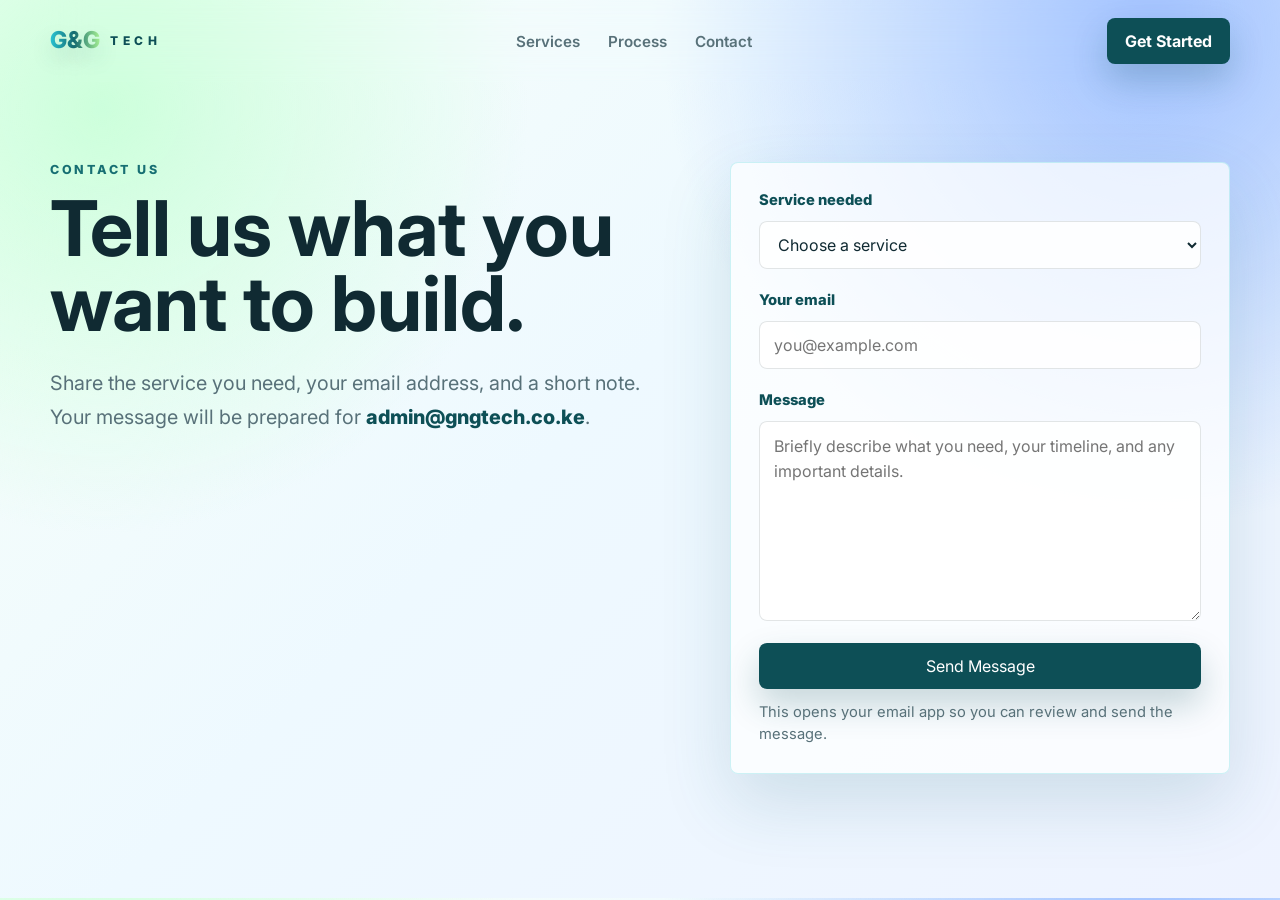
==== contact.html @ 37692a5d "first commit" ====
<!doctype html>
<html lang="en">
  <head>
    <meta charset="utf-8">
    <meta name="viewport" content="width=device-width, initial-scale=1">
    <meta
      name="description"
      content="Contact G&G Tech for websites, apps, systems, software, IT consulting, and technical support."
    >
    <title>Contact G&G Tech | Start Your Project</title>
    <link rel="preconnect" href="https://fonts.googleapis.com">
    <link rel="preconnect" href="https://fonts.gstatic.com" crossorigin>
    <link
      href="https://fonts.googleapis.com/css2?family=Inter:wght@400;500;600;700;800&display=swap"
      rel="stylesheet"
    >
    <link rel="stylesheet" href="styles.css">
  </head>
  <body>
    <header class="site-header">
      <a class="brand" href="index.html" aria-label="G&G Tech home">
        <span class="brand-mark">G&amp;G</span>
        <span class="brand-name">TECH</span>
      </a>

      <nav class="main-nav" aria-label="Main navigation">
        <a href="index.html#services">Services</a>
        <a href="index.html#process">Process</a>
        <a href="contact.html">Contact</a>
      </nav>

      <a class="nav-cta" href="contact.html">Get Started</a>
    </header>

    <main>
      <section class="contact-page">
        <div class="contact-intro">
          <p class="eyebrow">Contact us</p>
          <h1>Tell us what you want to build.</h1>
          <p class="hero-copy">
            Share the service you need, your email address, and a short note. Your message will be prepared for
            <a href="mailto:admin@gngtech.co.ke">admin@gngtech.co.ke</a>.
          </p>
        </div>

        <form class="contact-form" id="contactForm">
          <label for="service">Service needed</label>
          <select id="service" name="service" required>
            <option value="">Choose a service</option>
            <option>Website Design & Development</option>
            <option>Mobile & Web Apps</option>
            <option>Business Systems</option>
            <option>Software Solutions</option>
            <option>IT Consulting</option>
            <option>Support & Improvement</option>
            <option>General IT Services</option>
          </select>

          <label for="email">Your email</label>
          <input id="email" name="email" type="email" placeholder="you@example.com" required>

          <label for="message">Message</label>
          <textarea
            id="message"
            name="message"
            rows="7"
            placeholder="Briefly describe what you need, your timeline, and any important details."
            required
          ></textarea>

          <button class="primary-button form-button" type="submit">Send Message</button>
          <p class="form-note">This opens your email app so you can review and send the message.</p>
        </form>
      </section>
    </main>

    <script>
      const params = new URLSearchParams(window.location.search);
      const selectedService = params.get("service");
      const serviceField = document.querySelector("#service");
      const form = document.querySelector("#contactForm");

      if (selectedService) {
        serviceField.value = selectedService;
      }

      form.addEventListener("submit", (event) => {
        event.preventDefault();

        const service = document.querySelector("#service").value;
        const email = document.querySelector("#email").value;
        const message = document.querySelector("#message").value;
        const subject = encodeURIComponent(`G&G Tech inquiry: ${service}`);
        const body = encodeURIComponent(
          `Service needed: ${service}\nEmail: ${email}\n\nMessage:\n${message}`
        );

        window.location.href = `mailto:admin@gngtech.co.ke?subject=${subject}&body=${body}`;
      });
    </script>
  </body>
</html>
---- styles.css ----
:root {
  --mint: #c9ffd9;
  --aqua: #55d3db;
  --sky: #8fb5ff;
  --teal: #176f73;
  --deep: #0d4f56;
  --ink: #102a32;
  --muted: #587179;
  --line: rgba(16, 42, 50, 0.12);
  --white: #ffffff;
}

* {
  box-sizing: border-box;
}

html {
  scroll-behavior: smooth;
}

body {
  margin: 0;
  font-family: "Inter", Arial, sans-serif;
  color: var(--ink);
  background:
    radial-gradient(circle at 8% 12%, rgba(201, 255, 217, 0.92), transparent 30%),
    radial-gradient(circle at 90% 4%, rgba(143, 181, 255, 0.8), transparent 34%),
    linear-gradient(135deg, #f7fff9 0%, #eef9ff 46%, #eef3ff 100%);
}

a {
  color: inherit;
  text-decoration: none;
}

.site-header {
  position: sticky;
  top: 0;
  z-index: 10;
  display: flex;
  align-items: center;
  justify-content: space-between;
  gap: 24px;
  width: min(1180px, calc(100% - 40px));
  margin: 0 auto;
  padding: 18px 0;
  backdrop-filter: blur(18px);
}

.brand {
  display: inline-flex;
  align-items: center;
  gap: 10px;
  min-width: max-content;
  font-weight: 800;
}

.brand-mark {
  font-size: 1.45rem;
  line-height: 1;
  letter-spacing: 0;
  background: linear-gradient(90deg, #2cc8d7 0%, var(--teal) 48%, #a9f394 100%);
  -webkit-background-clip: text;
  background-clip: text;
  color: transparent;
  text-shadow: 0 10px 22px rgba(13, 79, 86, 0.18);
}

.brand-name {
  font-size: 0.75rem;
  letter-spacing: 0.38em;
  color: var(--deep);
}

.main-nav {
  display: flex;
  align-items: center;
  justify-content: center;
  gap: 28px;
  color: var(--muted);
  font-size: 0.95rem;
  font-weight: 600;
}

.main-nav a:hover {
  color: var(--deep);
}

.nav-cta,
.primary-button,
.secondary-button {
  display: inline-flex;
  align-items: center;
  justify-content: center;
  min-height: 46px;
  border-radius: 8px;
  font-weight: 700;
  transition: transform 180ms ease, box-shadow 180ms ease, background 180ms ease;
}

.nav-cta,
.primary-button {
  background: var(--deep);
  color: var(--white);
  box-shadow: 0 16px 34px rgba(13, 79, 86, 0.22);
}

.nav-cta {
  padding: 0 18px;
}

.primary-button,
.secondary-button {
  padding: 0 22px;
}

.secondary-button {
  border: 1px solid var(--line);
  background: rgba(255, 255, 255, 0.62);
  color: var(--deep);
}

.nav-cta:hover,
.primary-button:hover,
.secondary-button:hover {
  transform: translateY(-2px);
}

.hero {
  display: grid;
  grid-template-columns: minmax(0, 1fr) minmax(360px, 0.86fr);
  gap: 56px;
  align-items: center;
  width: min(1180px, calc(100% - 40px));
  min-height: calc(100vh - 84px);
  margin: 0 auto;
  padding: 42px 0 76px;
}

.hero-content {
  max-width: 680px;
}

.eyebrow {
  margin: 0 0 14px;
  color: var(--teal);
  font-size: 0.78rem;
  font-weight: 800;
  letter-spacing: 0.22em;
  text-transform: uppercase;
}

h1,
h2,
h3,
p {
  margin-top: 0;
}

h1 {
  max-width: 740px;
  margin-bottom: 24px;
  font-size: clamp(2.8rem, 6vw, 5.8rem);
  line-height: 0.98;
  letter-spacing: 0;
}

.hero-copy {
  max-width: 620px;
  margin-bottom: 34px;
  color: var(--muted);
  font-size: clamp(1.04rem, 2vw, 1.24rem);
  line-height: 1.72;
}

.hero-actions {
  display: flex;
  flex-wrap: wrap;
  gap: 14px;
}

.hero-visual {
  display: grid;
  gap: 18px;
}

.logo-panel {
  display: grid;
  place-items: center;
  min-height: 330px;
  padding: 36px;
  border: 1px solid rgba(255, 255, 255, 0.55);
  border-radius: 8px;
  background:
    linear-gradient(135deg, rgba(201, 255, 217, 0.88), rgba(143, 181, 255, 0.92)),
    linear-gradient(135deg, var(--mint), var(--sky));
  box-shadow: 0 28px 70px rgba(30, 102, 120, 0.22);
}

.big-logo {
  display: block;
  font-size: clamp(4.6rem, 12vw, 8.8rem);
  font-weight: 800;
  line-height: 0.85;
  letter-spacing: 0;
  font-family: Georgia, "Times New Roman", serif;
  text-shadow: 0 16px 24px rgba(13, 79, 86, 0.18);
}

.big-logo span:nth-child(1) {
  color: #278ed3;
}

.big-logo span:nth-child(2) {
  color: #145a60;
}

.big-logo span:nth-child(3) {
  color: #a8f09b;
}

.tech-word {
  margin-top: 22px;
  color: var(--deep);
  font-size: clamp(1rem, 2vw, 1.6rem);
  font-weight: 800;
  letter-spacing: 0.7em;
}

.service-stack {
  display: grid;
  gap: 12px;
}

.service-stack a,
.service-card,
.steps article {
  border: 1px solid var(--line);
  border-radius: 8px;
  background: rgba(255, 255, 255, 0.68);
  box-shadow: 0 16px 40px rgba(22, 93, 109, 0.08);
}

.service-stack a {
  display: grid;
  grid-template-columns: auto 1fr;
  gap: 6px 14px;
  padding: 18px;
  transition: transform 180ms ease, border-color 180ms ease, box-shadow 180ms ease, background 180ms ease;
}

.service-stack span {
  grid-row: span 2;
  color: #2aa9b1;
  font-weight: 800;
}

.service-stack strong {
  color: var(--deep);
}

.service-stack a:hover {
  transform: translateY(-3px);
  border-color: rgba(85, 211, 219, 0.58);
  background: linear-gradient(135deg, rgba(201, 255, 217, 0.9), rgba(143, 181, 255, 0.42));
  box-shadow: 0 22px 46px rgba(23, 111, 115, 0.16);
}

.service-stack p,
.service-card p,
.steps p,
.site-footer p {
  margin-bottom: 0;
  color: var(--muted);
  line-height: 1.65;
}

.services,
.process {
  width: min(1180px, calc(100% - 40px));
  margin: 0 auto;
  padding: 72px 0;
}

.section-heading {
  max-width: 650px;
  margin-bottom: 28px;
}

h2 {
  margin-bottom: 0;
  color: var(--ink);
  font-size: clamp(2rem, 4vw, 3.2rem);
  line-height: 1.08;
  letter-spacing: 0;
}

.service-grid {
  display: grid;
  grid-template-columns: repeat(3, minmax(0, 1fr));
  gap: 16px;
}

.service-card {
  min-height: 190px;
  padding: 24px;
  cursor: pointer;
  transition: transform 180ms ease, border-color 180ms ease, box-shadow 180ms ease, background 180ms ease;
}

.service-card h3 {
  margin-bottom: 12px;
  color: var(--deep);
  font-size: 1.12rem;
}

.service-card:hover {
  transform: translateY(-6px);
  border-color: rgba(85, 211, 219, 0.64);
  background:
    linear-gradient(135deg, rgba(201, 255, 217, 0.94), rgba(143, 181, 255, 0.48)),
    rgba(255, 255, 255, 0.78);
  box-shadow: 0 28px 58px rgba(23, 111, 115, 0.18);
}

.service-card:hover h3,
.service-card:hover p {
  color: var(--deep);
}

.service-card:focus-visible,
.service-stack a:focus-visible,
.primary-button:focus-visible,
.secondary-button:focus-visible,
.nav-cta:focus-visible {
  outline: 3px solid rgba(85, 211, 219, 0.72);
  outline-offset: 4px;
}

.steps {
  display: grid;
  grid-template-columns: repeat(3, minmax(0, 1fr));
  gap: 16px;
}

.steps article {
  padding: 26px;
}

.steps span {
  display: inline-flex;
  margin-bottom: 12px;
  color: var(--deep);
  font-size: 1.08rem;
  font-weight: 800;
}

.site-footer {
  display: flex;
  align-items: center;
  justify-content: space-between;
  gap: 28px;
  width: min(1180px, calc(100% - 40px));
  margin: 0 auto;
  padding: 38px 0 46px;
  border-top: 1px solid var(--line);
}

.footer-brand {
  margin-bottom: 12px;
}

.footer-contact {
  display: grid;
  gap: 10px;
  color: var(--deep);
  font-weight: 700;
  text-align: right;
}

.contact-page {
  display: grid;
  grid-template-columns: minmax(0, 0.9fr) minmax(360px, 0.72fr);
  gap: 56px;
  align-items: start;
  width: min(1180px, calc(100% - 40px));
  min-height: calc(100vh - 84px);
  margin: 0 auto;
  padding: 80px 0 96px;
}

.contact-intro {
  max-width: 660px;
}

.contact-intro a {
  color: var(--deep);
  font-weight: 800;
}

.contact-form {
  display: grid;
  gap: 12px;
  padding: 28px;
  border: 1px solid rgba(85, 211, 219, 0.28);
  border-radius: 8px;
  background: rgba(255, 255, 255, 0.72);
  box-shadow: 0 28px 70px rgba(30, 102, 120, 0.16);
}

.contact-form label {
  color: var(--deep);
  font-size: 0.92rem;
  font-weight: 800;
}

.contact-form input,
.contact-form select,
.contact-form textarea {
  width: 100%;
  min-height: 48px;
  margin-bottom: 10px;
  padding: 12px 14px;
  border: 1px solid var(--line);
  border-radius: 8px;
  color: var(--ink);
  background: rgba(255, 255, 255, 0.86);
  font: inherit;
}

.contact-form textarea {
  resize: vertical;
  line-height: 1.55;
}

.contact-form input:focus,
.contact-form select:focus,
.contact-form textarea:focus {
  border-color: rgba(42, 169, 177, 0.8);
  box-shadow: 0 0 0 4px rgba(85, 211, 219, 0.18);
  outline: none;
}

.form-button {
  width: 100%;
  border: 0;
  font: inherit;
  cursor: pointer;
}

.form-note {
  margin: 0;
  color: var(--muted);
  font-size: 0.92rem;
  line-height: 1.5;
}

@media (max-width: 900px) {
  .site-header {
    flex-wrap: wrap;
  }

  .main-nav {
    order: 3;
    width: 100%;
    justify-content: flex-start;
  }

  .hero {
    grid-template-columns: 1fr;
    gap: 34px;
    min-height: auto;
    padding-top: 32px;
  }

  .contact-page {
    grid-template-columns: 1fr;
    gap: 34px;
    min-height: auto;
    padding-top: 54px;
  }

  .hero-visual {
    max-width: 620px;
  }

  .service-grid,
  .steps {
    grid-template-columns: repeat(2, minmax(0, 1fr));
  }
}

@media (max-width: 620px) {
  .site-header,
  .hero,
  .services,
  .process,
  .contact-page,
  .site-footer {
    width: min(100% - 28px, 1180px);
  }

  .nav-cta {
    display: none;
  }

  .main-nav {
    gap: 18px;
    overflow-x: auto;
    padding-bottom: 2px;
  }

  h1 {
    font-size: clamp(2.55rem, 14vw, 4rem);
  }

  .hero-actions,
  .primary-button,
  .secondary-button {
    width: 100%;
  }

  .logo-panel {
    min-height: 250px;
    padding: 24px 18px;
  }

  .tech-word {
    letter-spacing: 0.45em;
  }

  .service-grid,
  .steps {
    grid-template-columns: 1fr;
  }

  .site-footer {
    display: grid;
  }

  .footer-contact {
    text-align: left;
  }
}
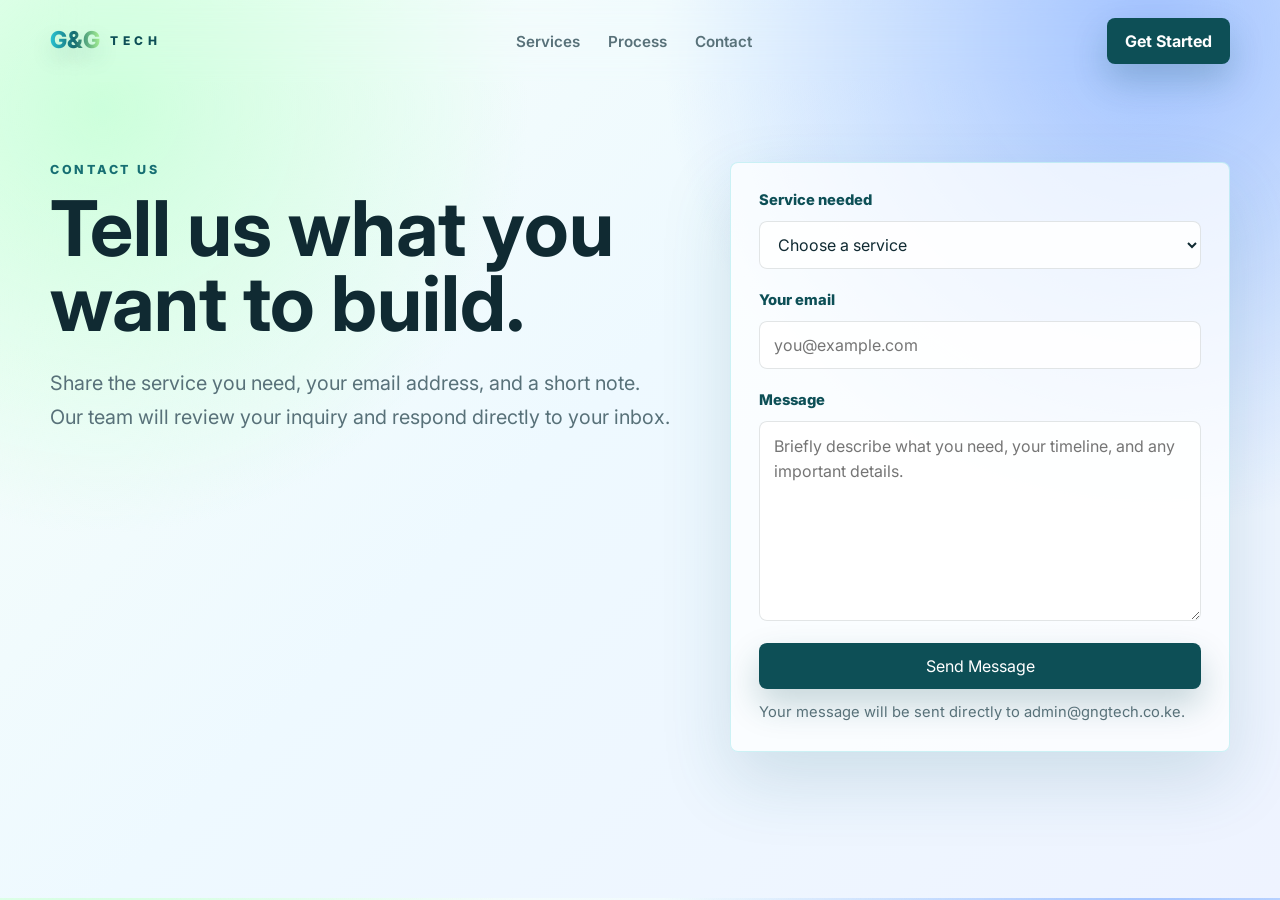
==== commit 1edf086d: "contact reach" ====
--- a/contact.html
+++ b/contact.html
@@ -38,12 +38,14 @@
           <p class="eyebrow">Contact us</p>
           <h1>Tell us what you want to build.</h1>
           <p class="hero-copy">
-            Share the service you need, your email address, and a short note. Your message will be prepared for
-            <a href="mailto:admin@gngtech.co.ke">admin@gngtech.co.ke</a>.
+            Share the service you need, your email address, and a short note. Our team will review your inquiry and respond directly to your inbox.
           </p>
         </div>
 
         <form class="contact-form" id="contactForm">
+          <!-- Honeypot Spam Protection (hidden from humans) -->
+          <input type="checkbox" name="botcheck" id="botcheck" style="display: none;" tabindex="-1" autocomplete="off">
+
           <label for="service">Service needed</label>
           <select id="service" name="service" required>
             <option value="">Choose a service</option>
@@ -68,34 +70,147 @@
             required
           ></textarea>
 
-          <button class="primary-button form-button" type="submit">Send Message</button>
-          <p class="form-note">This opens your email app so you can review and send the message.</p>
+          <div id="formStatus" class="form-status" style="display: none;" aria-live="polite"></div>
+
+          <button class="primary-button form-button" id="submitBtn" type="submit">
+            <span class="btn-text">Send Message</span>
+            <span class="btn-spinner" style="display: none;">Sending...</span>
+          </button>
+          <p class="form-note">Your message will be sent directly to admin@gngtech.co.ke.</p>
         </form>
       </section>
     </main>
 
     <script>
+      // Web3Forms Access Key
+      // Get your free access key at https://web3forms.com (takes 10 seconds, sent to admin@gngtech.co.ke)
+      const WEB3FORMS_ACCESS_KEY = "7239ed0b-5672-48c3-a487-e04966657008";
+
       const params = new URLSearchParams(window.location.search);
       const selectedService = params.get("service");
       const serviceField = document.querySelector("#service");
       const form = document.querySelector("#contactForm");
+      const submitBtn = document.querySelector("#submitBtn");
+      const btnText = submitBtn.querySelector(".btn-text");
+      const btnSpinner = submitBtn.querySelector(".btn-spinner");
+      const formStatus = document.querySelector("#formStatus");
 
       if (selectedService) {
         serviceField.value = selectedService;
       }
 
-      form.addEventListener("submit", (event) => {
+      function setLoading(isLoading) {
+        submitBtn.disabled = isLoading;
+        if (isLoading) {
+          btnText.style.display = "none";
+          btnSpinner.style.display = "inline";
+        } else {
+          btnText.style.display = "inline";
+          btnSpinner.style.display = "none";
+        }
+      }
+
+      function showStatus(type, message, showMailtoFallback = false, service = "", email = "", messageContent = "") {
+        formStatus.style.display = "block";
+        formStatus.className = `form-status ${type}`;
+        
+        let html = `<div class="status-content">${message}</div>`;
+        if (showMailtoFallback) {
+          const subject = encodeURIComponent(`G&G Tech inquiry: ${service}`);
+          const body = encodeURIComponent(`Service needed: ${service}\nEmail: ${email}\n\nMessage:\n${messageContent}`);
+          const mailtoUrl = `mailto:admin@gngtech.co.ke?subject=${subject}&body=${body}`;
+          html += `<div class="status-fallback"><a href="${mailtoUrl}" class="secondary-button fallback-btn">Send via Email App Instead</a></div>`;
+        }
+        formStatus.innerHTML = html;
+      }
+
+      function resetForm() {
+        form.reset();
+        formStatus.style.display = "none";
+        formStatus.innerHTML = "";
+        Array.from(form.elements).forEach(el => el.style.display = "");
+        submitBtn.style.display = "";
+        document.querySelector(".form-note").style.display = "";
+      }
+
+      form.addEventListener("submit", async (event) => {
         event.preventDefault();
 
-        const service = document.querySelector("#service").value;
+        const service = serviceField.value;
         const email = document.querySelector("#email").value;
         const message = document.querySelector("#message").value;
-        const subject = encodeURIComponent(`G&G Tech inquiry: ${service}`);
-        const body = encodeURIComponent(
-          `Service needed: ${service}\nEmail: ${email}\n\nMessage:\n${message}`
-        );
-
-        window.location.href = `mailto:admin@gngtech.co.ke?subject=${subject}&body=${body}`;
+        const botcheck = document.querySelector("#botcheck").checked;
+
+        if (botcheck) {
+          // Spam bot detected
+          return;
+        }
+
+        setLoading(true);
+        formStatus.style.display = "none";
+
+        // Check if Web3Forms key is configured
+        if (!WEB3FORMS_ACCESS_KEY || WEB3FORMS_ACCESS_KEY === "YOUR_ACCESS_KEY_HERE") {
+          setLoading(false);
+          showStatus(
+            "info",
+            "<strong>Direct Submission Notice:</strong> Please enter your free Web3Forms Access Key in <code>contact.html</code> to enable automatic inbox delivery.<br><br>In the meantime, you can send your message directly using your email app below:",
+            true,
+            service,
+            email,
+            message
+          );
+          return;
+        }
+
+        try {
+          const response = await fetch("https://api.web3forms.com/submit", {
+            method: "POST",
+            headers: {
+              "Content-Type": "application/json",
+              Accept: "application/json",
+            },
+            body: JSON.stringify({
+              access_key: WEB3FORMS_ACCESS_KEY,
+              subject: `New G&G Tech Inquiry: ${service}`,
+              from_name: "G&G Tech Web Form",
+              service: service,
+              email: email,
+              message: message,
+            }),
+          });
+
+          const result = await response.json();
+
+          if (response.status === 200 && result.success) {
+            setLoading(false);
+            // Hide form inputs and show success message
+            Array.from(form.elements).forEach(el => {
+              if (el.id !== "formStatus") el.style.display = "none";
+            });
+            submitBtn.style.display = "none";
+            document.querySelector(".form-note").style.display = "none";
+
+            showStatus(
+              "success",
+              `<h3>✓ Message Sent Successfully!</h3>
+               <p>Thank you for contacting <strong>G&G Tech</strong>. We have received your inquiry regarding <strong>${service}</strong> and sent a confirmation to <strong>${email}</strong>. Our team will review your message and get back to you shortly.</p>
+               <button type="button" class="secondary-button reset-btn" onclick="resetForm()">Send Another Message</button>`
+            );
+          } else {
+            throw new Error(result.message || "Failed to submit form.");
+          }
+        } catch (error) {
+          setLoading(false);
+          showStatus(
+            "error",
+            `<strong>Submission Error:</strong> ${error.message || "Could not send message automatically."}<br>You can send your message directly via your email app below:`,
+            true,
+            service,
+            email,
+            message
+          );
+        }
       });
     </script>
   </body>
--- a/styles.css
+++ b/styles.css
@@ -455,6 +455,62 @@
   line-height: 1.5;
 }
 
+.form-status {
+  padding: 18px;
+  border-radius: 8px;
+  margin-bottom: 12px;
+  font-size: 0.95rem;
+  line-height: 1.6;
+}
+
+.form-status.success {
+  background: rgba(201, 255, 217, 0.65);
+  border: 1px solid rgba(23, 111, 115, 0.4);
+  color: var(--ink);
+}
+
+.form-status.success h3 {
+  margin-bottom: 8px;
+  color: var(--deep);
+  font-size: 1.15rem;
+}
+
+.form-status.info {
+  background: rgba(238, 249, 255, 0.9);
+  border: 1px solid rgba(85, 211, 219, 0.5);
+  color: var(--ink);
+}
+
+.form-status.error {
+  background: rgba(255, 235, 235, 0.9);
+  border: 1px solid rgba(220, 53, 69, 0.4);
+  color: #842029;
+}
+
+.form-status code {
+  background: rgba(16, 42, 50, 0.08);
+  padding: 2px 6px;
+  border-radius: 4px;
+  font-family: monospace;
+}
+
+.status-fallback {
+  margin-top: 14px;
+}
+
+.fallback-btn,
+.reset-btn {
+  margin-top: 12px;
+  width: 100%;
+  text-align: center;
+}
+
+.form-button:disabled {
+  opacity: 0.7;
+  cursor: not-allowed;
+  transform: none !important;
+}
+
 @media (max-width: 900px) {
   .site-header {
     flex-wrap: wrap;
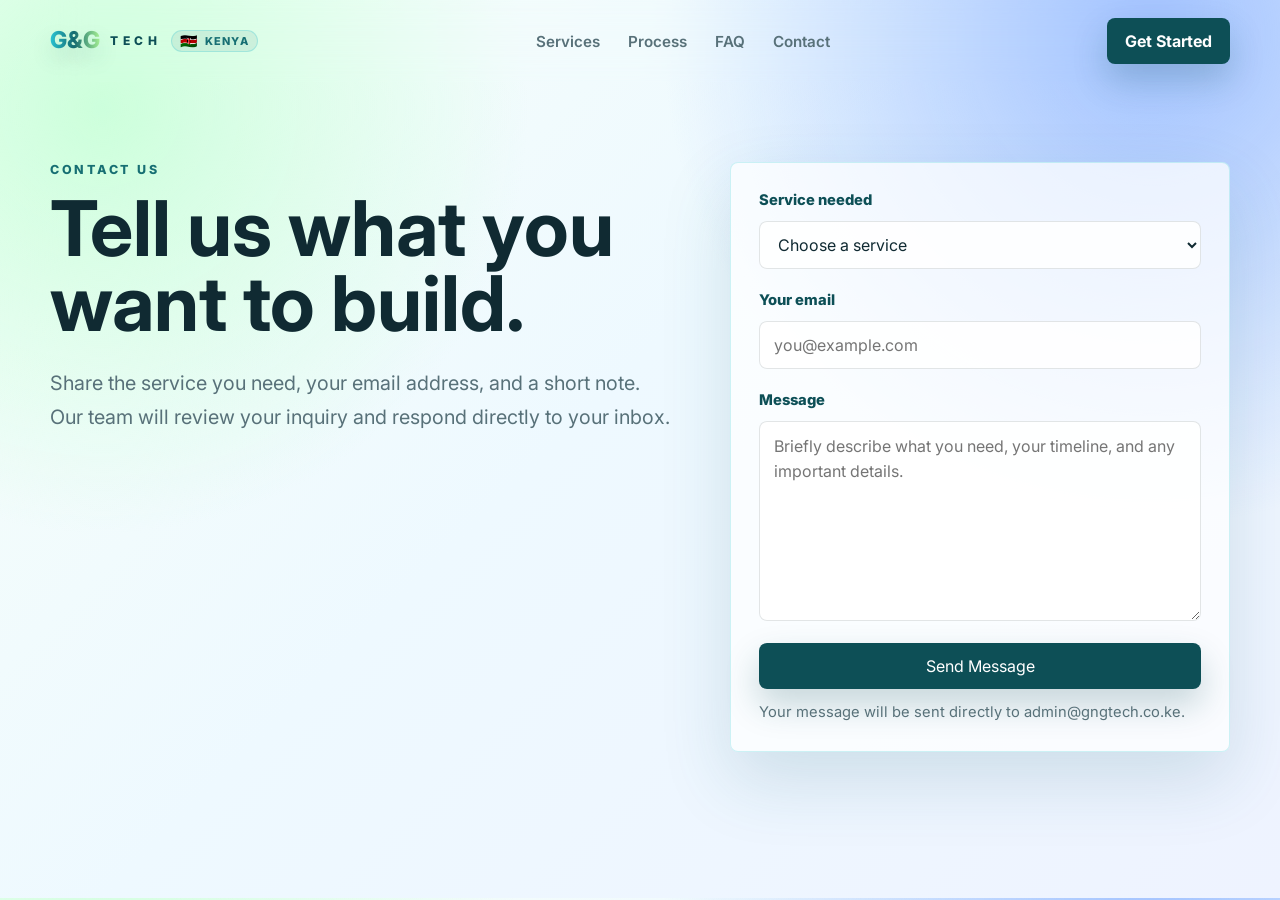
==== commit f2ce53a4: "improve ui" ====
--- a/contact.html
+++ b/contact.html
@@ -21,12 +21,24 @@
       <a class="brand" href="index.html" aria-label="G&G Tech home">
         <span class="brand-mark">G&amp;G</span>
         <span class="brand-name">TECH</span>
+        <span class="kenya-badge" title="Proudly Kenyan Technology Company">
+          <span class="kenya-flag-icon" aria-hidden="true">🇰🇪</span>
+          <span class="kenya-text">KENYA</span>
+        </span>
       </a>
 
-      <nav class="main-nav" aria-label="Main navigation">
+      <button class="mobile-nav-toggle" id="mobileNavToggle" aria-label="Toggle navigation menu" aria-expanded="false">
+        <span class="hamburger-bar"></span>
+        <span class="hamburger-bar"></span>
+        <span class="hamburger-bar"></span>
+      </button>
+
+      <nav class="main-nav" id="mainNav" aria-label="Main navigation">
         <a href="index.html#services">Services</a>
         <a href="index.html#process">Process</a>
+        <a href="index.html#faq">FAQ</a>
         <a href="contact.html">Contact</a>
+        <a class="mobile-nav-cta" href="contact.html">Get Started 🇰🇪</a>
       </nav>
 
       <a class="nav-cta" href="contact.html">Get Started</a>
@@ -94,6 +106,24 @@
       const btnText = submitBtn.querySelector(".btn-text");
       const btnSpinner = submitBtn.querySelector(".btn-spinner");
       const formStatus = document.querySelector("#formStatus");
+      const mobileNavToggle = document.getElementById("mobileNavToggle");
+      const mainNav = document.getElementById("mainNav");
+
+      if (mobileNavToggle && mainNav) {
+        mobileNavToggle.addEventListener("click", () => {
+          const isOpen = mainNav.classList.toggle("open");
+          mobileNavToggle.classList.toggle("active", isOpen);
+          mobileNavToggle.setAttribute("aria-expanded", isOpen);
+        });
+
+        mainNav.querySelectorAll("a").forEach((link) => {
+          link.addEventListener("click", () => {
+            mainNav.classList.remove("open");
+            mobileNavToggle.classList.remove("active");
+            mobileNavToggle.setAttribute("aria-expanded", "false");
+          });
+        });
+      }
 
       if (selectedService) {
         serviceField.value = selectedService;
--- a/styles.css
+++ b/styles.css
@@ -72,6 +72,46 @@
   color: var(--deep);
 }
 
+/* Kenyan Flag Badge */
+.kenya-badge {
+  display: inline-flex;
+  align-items: center;
+  gap: 5px;
+  padding: 3px 8px;
+  border-radius: 99px;
+  background: rgba(13, 79, 86, 0.08);
+  border: 1px solid rgba(85, 211, 219, 0.35);
+  font-size: 0.68rem;
+  font-weight: 800;
+  letter-spacing: 0.12em;
+  color: var(--teal);
+  vertical-align: middle;
+}
+
+.kenya-badge .kenya-flag-icon {
+  font-size: 0.88rem;
+  line-height: 1;
+}
+
+.kenya-eyebrow {
+  display: inline-flex;
+  align-items: center;
+  gap: 8px;
+}
+
+.flag-emoji {
+  font-style: normal;
+  display: inline-block;
+  transform: scale(1.15);
+}
+
+.footer-kenya-note {
+  margin-top: 10px;
+  font-size: 0.88rem;
+  color: var(--teal);
+  font-weight: 600;
+}
+
 .main-nav {
   display: flex;
   align-items: center;
@@ -179,22 +219,87 @@
   gap: 14px;
 }
 
+/* Trust Badges */
+.hero-trust-badges {
+  display: flex;
+  flex-wrap: wrap;
+  gap: 16px;
+  margin-top: 28px;
+  padding-top: 22px;
+  border-top: 1px solid var(--line);
+}
+
+.trust-item {
+  display: inline-flex;
+  align-items: center;
+  gap: 6px;
+  font-size: 0.86rem;
+  font-weight: 700;
+  color: var(--deep);
+}
+
+.check-icon {
+  color: #179374;
+  font-weight: 800;
+}
+
 .hero-visual {
   display: grid;
   gap: 18px;
 }
 
 .logo-panel {
+  position: relative;
   display: grid;
   place-items: center;
   min-height: 330px;
   padding: 36px;
-  border: 1px solid rgba(255, 255, 255, 0.55);
+  border: 1px solid rgba(255, 255, 255, 0.65);
   border-radius: 8px;
   background:
-    linear-gradient(135deg, rgba(201, 255, 217, 0.88), rgba(143, 181, 255, 0.92)),
+    linear-gradient(135deg, rgba(235, 255, 241, 0.82), rgba(225, 242, 255, 0.85)),
     linear-gradient(135deg, var(--mint), var(--sky));
   box-shadow: 0 28px 70px rgba(30, 102, 120, 0.22);
+  overflow: hidden;
+}
+
+.logo-panel::after {
+  content: "";
+  position: absolute;
+  inset: 0;
+  background-image: url("kenya-flag-bg.png");
+  background-size: cover;
+  background-position: center;
+  opacity: 0.22;
+  mix-blend-mode: multiply;
+  pointer-events: none;
+  z-index: 1;
+  transition: opacity 300ms ease;
+}
+
+.logo-panel:hover::after {
+  opacity: 0.32;
+}
+
+.logo-panel > * {
+  position: relative;
+  z-index: 2;
+}
+
+.kenya-hero-pill {
+  display: inline-flex;
+  align-items: center;
+  gap: 6px;
+  margin-bottom: 16px;
+  padding: 4px 14px;
+  border-radius: 20px;
+  background: rgba(255, 255, 255, 0.65);
+  backdrop-filter: blur(8px);
+  border: 1px solid rgba(255, 255, 255, 0.8);
+  font-size: 0.78rem;
+  font-weight: 800;
+  color: var(--deep);
+  letter-spacing: 0.15em;
 }
 
 .big-logo {
@@ -232,13 +337,39 @@
   gap: 12px;
 }
 
-.service-stack a,
-.service-card,
-.steps article {
+/* Interactive Spotlight Cards */
+.interactive-card {
+  position: relative;
+  overflow: hidden;
   border: 1px solid var(--line);
   border-radius: 8px;
   background: rgba(255, 255, 255, 0.68);
   box-shadow: 0 16px 40px rgba(22, 93, 109, 0.08);
+  transition: transform 220ms ease, box-shadow 220ms ease, border-color 220ms ease, background 220ms ease;
+}
+
+.interactive-card::before {
+  content: "";
+  position: absolute;
+  top: var(--mouse-y, -100px);
+  left: var(--mouse-x, -100px);
+  width: 200px;
+  height: 200px;
+  background: radial-gradient(circle, rgba(85, 211, 219, 0.25) 0%, transparent 70%);
+  transform: translate(-50%, -50%);
+  pointer-events: none;
+  opacity: 0;
+  transition: opacity 300ms ease;
+}
+
+.interactive-card:hover::before {
+  opacity: 1;
+}
+
+.interactive-card:hover {
+  transform: translateY(-5px);
+  border-color: rgba(85, 211, 219, 0.64);
+  box-shadow: 0 24px 50px rgba(13, 79, 86, 0.16);
 }
 
 .service-stack a {
@@ -246,7 +377,6 @@
   grid-template-columns: auto 1fr;
   gap: 6px 14px;
   padding: 18px;
-  transition: transform 180ms ease, border-color 180ms ease, box-shadow 180ms ease, background 180ms ease;
 }
 
 .service-stack span {
@@ -260,10 +390,7 @@
 }
 
 .service-stack a:hover {
-  transform: translateY(-3px);
-  border-color: rgba(85, 211, 219, 0.58);
   background: linear-gradient(135deg, rgba(201, 255, 217, 0.9), rgba(143, 181, 255, 0.42));
-  box-shadow: 0 22px 46px rgba(23, 111, 115, 0.16);
 }
 
 .service-stack p,
@@ -276,7 +403,8 @@
 }
 
 .services,
-.process {
+.process,
+.faq {
   width: min(1180px, calc(100% - 40px));
   margin: 0 auto;
   padding: 72px 0;
@@ -305,7 +433,19 @@
   min-height: 190px;
   padding: 24px;
   cursor: pointer;
-  transition: transform 180ms ease, border-color 180ms ease, box-shadow 180ms ease, background 180ms ease;
+}
+
+.card-badge {
+  display: inline-block;
+  margin-bottom: 10px;
+  padding: 3px 10px;
+  border-radius: 4px;
+  background: rgba(85, 211, 219, 0.18);
+  color: var(--teal);
+  font-size: 0.72rem;
+  font-weight: 800;
+  letter-spacing: 0.08em;
+  text-transform: uppercase;
 }
 
 .service-card h3 {
@@ -315,12 +455,9 @@
 }
 
 .service-card:hover {
-  transform: translateY(-6px);
-  border-color: rgba(85, 211, 219, 0.64);
   background:
     linear-gradient(135deg, rgba(201, 255, 217, 0.94), rgba(143, 181, 255, 0.48)),
     rgba(255, 255, 255, 0.78);
-  box-shadow: 0 28px 58px rgba(23, 111, 115, 0.18);
 }
 
 .service-card:hover h3,
@@ -353,6 +490,122 @@
   color: var(--deep);
   font-size: 1.08rem;
   font-weight: 800;
+}
+
+/* Interactive FAQ Accordion */
+.faq-accordion {
+  display: grid;
+  gap: 14px;
+  max-width: 920px;
+}
+
+.faq-item {
+  border: 1px solid var(--line);
+  border-radius: 8px;
+  background: rgba(255, 255, 255, 0.72);
+  box-shadow: 0 12px 32px rgba(22, 93, 109, 0.06);
+  transition: border-color 180ms ease, background 180ms ease, box-shadow 180ms ease;
+  overflow: hidden;
+}
+
+.faq-item[open] {
+  background: rgba(255, 255, 255, 0.94);
+  border-color: rgba(85, 211, 219, 0.58);
+  box-shadow: 0 20px 45px rgba(23, 111, 115, 0.12);
+}
+
+.faq-question {
+  display: flex;
+  align-items: center;
+  justify-content: space-between;
+  gap: 18px;
+  padding: 22px 24px;
+  font-size: 1.08rem;
+  font-weight: 700;
+  color: var(--deep);
+  cursor: pointer;
+  list-style: none;
+  user-select: none;
+}
+
+.faq-question::-webkit-details-marker {
+  display: none;
+}
+
+.faq-question:hover {
+  color: #179374;
+}
+
+.faq-icon {
+  display: flex;
+  align-items: center;
+  justify-content: center;
+  width: 32px;
+  height: 32px;
+  min-width: 32px;
+  border-radius: 50%;
+  background: rgba(85, 211, 219, 0.18);
+  color: var(--teal);
+  font-size: 1.25rem;
+  font-weight: 800;
+  transition: transform 200ms ease, background 200ms ease;
+}
+
+.faq-item[open] .faq-icon {
+  background: var(--teal);
+  color: var(--white);
+}
+
+.faq-answer {
+  padding: 0 24px 22px 24px;
+  border-top: 1px solid rgba(16, 42, 50, 0.06);
+  margin-top: 4px;
+  padding-top: 16px;
+}
+
+.faq-answer p {
+  margin: 0;
+  color: var(--muted);
+  font-size: 1.02rem;
+  line-height: 1.7;
+}
+
+/* Floating Quick Action Button */
+.floating-cta {
+  position: fixed;
+  bottom: 24px;
+  right: 24px;
+  z-index: 99;
+  display: inline-flex;
+  align-items: center;
+  gap: 8px;
+  padding: 12px 20px;
+  border-radius: 50px;
+  background: var(--deep);
+  color: var(--white);
+  font-size: 0.92rem;
+  font-weight: 800;
+  box-shadow: 0 16px 36px rgba(13, 79, 86, 0.35);
+  border: 1px solid rgba(255, 255, 255, 0.25);
+  transition: transform 200ms ease, box-shadow 200ms ease, background 200ms ease;
+}
+
+.floating-cta:hover {
+  transform: translateY(-4px) scale(1.03);
+  box-shadow: 0 22px 48px rgba(13, 79, 86, 0.45);
+  background: #145a60;
+}
+
+/* Scroll Reveal Animations */
+.reveal-on-scroll {
+  opacity: 0;
+  transform: translateY(24px);
+  transition: opacity 600ms cubic-bezier(0.16, 1, 0.3, 1), transform 600ms cubic-bezier(0.16, 1, 0.3, 1);
+}
+
+.reveal-on-scroll.revealed {
+  opacity: 1;
+  transform: translateY(0);
 }
 
 .site-footer {
@@ -511,15 +764,91 @@
   transform: none !important;
 }
 
+/* Mobile Hamburger Menu Toggle Button */
+.mobile-nav-toggle {
+  display: none;
+  flex-direction: column;
+  justify-content: space-around;
+  width: 40px;
+  height: 40px;
+  padding: 8px;
+  background: transparent;
+  border: none;
+  cursor: pointer;
+  z-index: 11;
+}
+
+.hamburger-bar {
+  width: 100%;
+  height: 3px;
+  background: var(--deep);
+  border-radius: 2px;
+  transition: transform 250ms ease, opacity 250ms ease;
+}
+
+.mobile-nav-toggle.active .hamburger-bar:nth-child(1) {
+  transform: translateY(8px) rotate(45deg);
+}
+
+.mobile-nav-toggle.active .hamburger-bar:nth-child(2) {
+  opacity: 0;
+}
+
+.mobile-nav-toggle.active .hamburger-bar:nth-child(3) {
+  transform: translateY(-8px) rotate(-45deg);
+}
+
+.mobile-nav-cta {
+  display: none;
+}
+
 @media (max-width: 900px) {
-  .site-header {
-    flex-wrap: wrap;
+  .mobile-nav-toggle {
+    display: flex;
+  }
+
+  .nav-cta {
+    display: none;
   }
 
   .main-nav {
-    order: 3;
+    position: fixed;
+    top: 0;
+    right: -100%;
+    width: 280px;
+    height: 100vh;
+    flex-direction: column;
+    align-items: flex-start;
+    justify-content: flex-start;
+    padding: 90px 30px 40px;
+    background: rgba(255, 255, 255, 0.96);
+    backdrop-filter: blur(20px);
+    box-shadow: -15px 0 40px rgba(13, 79, 86, 0.15);
+    transition: right 300ms cubic-bezier(0.16, 1, 0.3, 1);
+    z-index: 10;
+  }
+
+  .main-nav.open {
+    right: 0;
+  }
+
+  .main-nav a {
+    font-size: 1.15rem;
+    padding: 12px 0;
     width: 100%;
-    justify-content: flex-start;
+    border-bottom: 1px solid var(--line);
+  }
+
+  .mobile-nav-cta {
+    display: inline-flex;
+    margin-top: 16px;
+    padding: 12px 20px;
+    background: var(--deep);
+    color: var(--white) !important;
+    border-radius: 8px;
+    font-weight: 800;
+    text-align: center;
+    border-bottom: none !important;
   }
 
   .hero {
@@ -551,23 +880,14 @@
   .hero,
   .services,
   .process,
+  .faq,
   .contact-page,
   .site-footer {
     width: min(100% - 28px, 1180px);
   }
 
-  .nav-cta {
-    display: none;
-  }
-
-  .main-nav {
-    gap: 18px;
-    overflow-x: auto;
-    padding-bottom: 2px;
-  }
-
   h1 {
-    font-size: clamp(2.55rem, 14vw, 4rem);
+    font-size: clamp(2.4rem, 12vw, 3.8rem);
   }
 
   .hero-actions,
@@ -597,4 +917,11 @@
   .footer-contact {
     text-align: left;
   }
-}
+
+  .floating-cta {
+    bottom: 16px;
+    right: 16px;
+    padding: 10px 16px;
+    font-size: 0.85rem;
+  }
+}
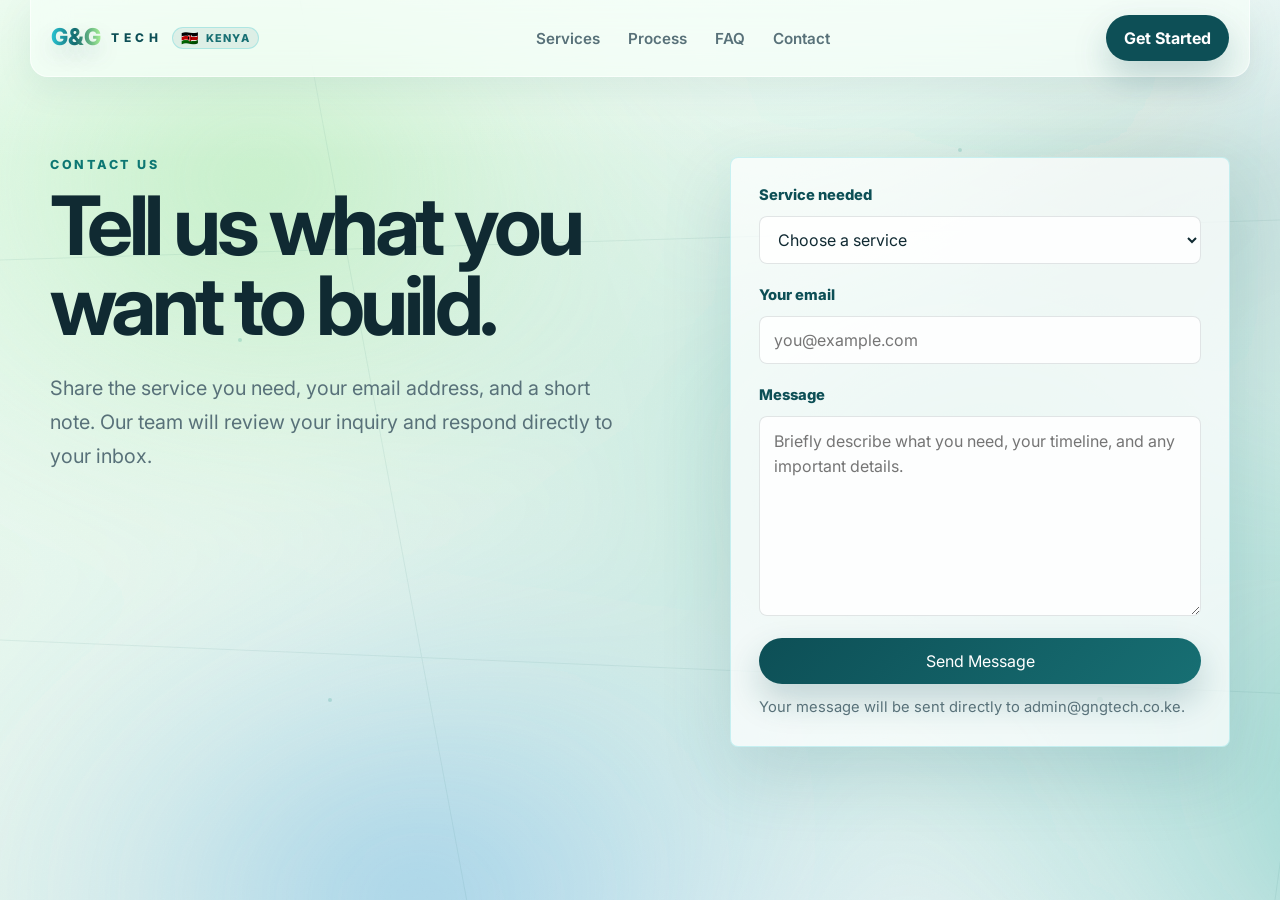
==== commit 0bb4cac7: "seo: canonical tags, LocalBusiness schema, og:image, Twitter cards, sitemap update" ====
--- a/contact.html
+++ b/contact.html
@@ -5,9 +5,23 @@
     <meta name="viewport" content="width=device-width, initial-scale=1">
     <meta
       name="description"
-      content="Contact G&G Tech for websites, apps, systems, software, IT consulting, and technical support."
+      content="Contact G&G Tech to start your website, app, system or IT consulting project. Based in Kenya, serving East Africa and global teams."
     >
-    <title>Contact G&G Tech | Start Your Project</title>
+    <title>Contact G&G Tech | Start Your IT Project in Kenya</title>
+    <!-- Open Graph & Social -->
+    <meta property="og:title" content="Contact G&G Tech | Start Your IT Project">
+    <meta property="og:description" content="Reach out to G&G Tech for websites, apps, business systems, software, and IT consulting. Free consultation for all projects.">
+    <meta property="og:type" content="website">
+    <meta property="og:url" content="https://gngtech.co.ke/contact.html">
+    <meta property="og:image" content="https://gngtech.co.ke/kenya-flag-bg.png">
+    <meta property="og:image:width" content="1200">
+    <meta property="og:image:height" content="630">
+    <meta property="og:locale" content="en_KE">
+    <meta name="twitter:card" content="summary_large_image">
+    <meta name="twitter:title" content="Contact G&G Tech | Start Your Project">
+    <meta name="twitter:description" content="Free consultation for websites, apps, and IT solutions in Kenya.">
+    <meta name="twitter:image" content="https://gngtech.co.ke/kenya-flag-bg.png">
+    <link rel="canonical" href="https://gngtech.co.ke/contact.html">
     <link rel="preconnect" href="https://fonts.googleapis.com">
     <link rel="preconnect" href="https://fonts.gstatic.com" crossorigin>
     <link
--- a/styles.css
+++ b/styles.css
@@ -22,10 +22,95 @@
   margin: 0;
   font-family: "Inter", Arial, sans-serif;
   color: var(--ink);
-  background:
-    radial-gradient(circle at 8% 12%, rgba(201, 255, 217, 0.92), transparent 30%),
-    radial-gradient(circle at 90% 4%, rgba(143, 181, 255, 0.8), transparent 34%),
-    linear-gradient(135deg, #f7fff9 0%, #eef9ff 46%, #eef3ff 100%);
+  background-image: url("gngbg.svg");
+}
+
+body.intro-active {
+  overflow: hidden;
+}
+
+.brand-intro {
+  position: fixed;
+  z-index: 1000;
+  top: 0;
+  right: 0;
+  bottom: 0;
+  left: 0;
+  width: 100vw;
+  min-height: 100vh;
+  height: 100dvh;
+  display: grid;
+  place-items: center;
+  padding: 24px;
+  overflow: hidden;
+  background: #eafcef url("gngbg.svg") center / cover no-repeat;
+  isolation: isolate;
+}
+
+.brand-intro::before {
+  position: absolute;
+  z-index: -1;
+  inset: 0;
+  content: "";
+  background: rgba(234, 252, 239, 0.38);
+  backdrop-filter: blur(3px);
+}
+
+.brand-intro__content {
+  width: min(620px, 100%);
+  text-align: center;
+}
+
+.brand-intro__wordmark {
+  display: flex;
+  align-items: baseline;
+  justify-content: center;
+  gap: clamp(8px, 2vw, 22px);
+  font-size: clamp(4.25rem, 18vw, 10rem);
+  font-weight: 800;
+  line-height: 0.82;
+  letter-spacing: -0.1em;
+  filter: drop-shadow(0 16px 26px rgba(13, 79, 86, 0.18));
+}
+
+.brand-intro__letter {
+  display: inline-block;
+  opacity: 0;
+}
+
+.brand-intro__letter--blue {
+  color: #278ed3;
+}
+
+.brand-intro__letter--ampersand {
+  color: #145a60;
+  font-size: 0.75em;
+}
+
+.brand-intro__letter--green {
+  color: #a8f09b;
+}
+
+.brand-intro__line {
+  display: block;
+  width: min(370px, 75%);
+  height: 4px;
+  margin: 30px auto 20px;
+  border-radius: 999px;
+  background: linear-gradient(90deg, #278ed3, #145a60 50%, #a8f09b);
+  box-shadow: 0 7px 18px rgba(20, 90, 96, 0.2);
+  opacity: 0;
+  transform: scaleX(0);
+}
+
+.brand-intro__tagline {
+  margin: 0;
+  color: var(--deep);
+  font-size: clamp(0.9rem, 2.2vw, 1.1rem);
+  font-weight: 600;
+  letter-spacing: 0.02em;
+  line-height: 1.6;
+  opacity: 0;
 }
 
 a {
@@ -876,6 +961,30 @@
 }
 
 @media (max-width: 620px) {
+  .brand-intro {
+    padding: 20px;
+    width: 100vw;
+    min-height: 100vh;
+    height: 100dvh;
+  }
+
+  .brand-intro__wordmark {
+    gap: 8px;
+    font-size: clamp(4.25rem, 21vw, 7rem);
+  }
+
+  .brand-intro__line {
+    width: min(280px, 82%);
+    height: 3px;
+    margin: 24px auto 16px;
+  }
+
+  .brand-intro__tagline {
+    max-width: 290px;
+    margin-inline: auto;
+    font-size: 0.9rem;
+  }
+
   .site-header,
   .hero,
   .services,
@@ -925,3 +1034,482 @@
     font-size: 0.85rem;
   }
 }
+
+/* Signature interactive details */
+.logo-panel {
+  isolation: isolate;
+  transform-style: preserve-3d;
+}
+
+.command-ring,
+.command-node {
+  position: absolute;
+  z-index: 3;
+  pointer-events: none;
+}
+
+.command-ring {
+  border: 1px solid rgba(13, 79, 86, 0.22);
+  border-radius: 50%;
+  animation: orbital-spin 18s linear infinite;
+}
+
+.command-ring--one { width: 310px; height: 310px; }
+.command-ring--two { width: 240px; height: 240px; border-style: dashed; animation-direction: reverse; animation-duration: 13s; }
+
+.command-node {
+  width: 10px;
+  height: 10px;
+  border: 2px solid rgba(255, 255, 255, 0.9);
+  border-radius: 50%;
+  background: var(--aqua);
+  box-shadow: 0 0 0 6px rgba(85, 211, 219, 0.16), 0 0 22px rgba(85, 211, 219, 0.8);
+  animation: node-pulse 2.6s ease-in-out infinite;
+}
+
+.command-node--one { top: 21%; right: 18%; }
+.command-node--two { bottom: 24%; left: 20%; background: #a8f09b; animation-delay: .7s; }
+.command-node--three { right: 29%; bottom: 14%; width: 7px; height: 7px; background: #278ed3; animation-delay: 1.4s; }
+
+.service-card { isolation: isolate; }
+.service-card h3,
+.service-card p,
+.service-card .card-badge { position: relative; z-index: 2; }
+
+.service-visual {
+  position: absolute;
+  z-index: 1;
+  top: 22px;
+  right: 22px;
+  display: block;
+  width: 70px;
+  height: 54px;
+  opacity: .9;
+  transition: transform 350ms cubic-bezier(.16, 1, .3, 1);
+}
+
+.service-card:hover .service-visual { transform: translateY(-5px) rotate(-3deg); }
+.service-visual i { position: absolute; display: block; font-style: normal; }
+
+.service-visual--web { padding: 8px; border: 2px solid rgba(39, 142, 211, .56); border-radius: 9px; }
+.service-visual--web::before { position: absolute; top: 5px; left: 7px; width: 4px; height: 4px; border-radius: 50%; content: ""; background: #278ed3; box-shadow: 8px 0 #145a60, 16px 0 #a8f09b; }
+.service-visual--web i { right: 9px; bottom: 9px; left: 9px; height: 6px; border-radius: 4px; background: rgba(39, 142, 211, .22); }
+.service-visual--web i:nth-child(2) { bottom: 20px; width: 25px; background: rgba(20, 90, 96, .3); }
+.service-visual--web i:nth-child(3) { right: 9px; bottom: 20px; left: auto; width: 18px; background: rgba(168, 240, 155, .8); }
+
+.service-visual--apps { width: 46px; height: 62px; border: 2px solid rgba(20, 90, 96, .55); border-radius: 10px; }
+.service-visual--apps i { top: 10px; right: 8px; left: 8px; height: 19px; border-radius: 4px; background: rgba(85, 211, 219, .35); }
+.service-visual--apps i:nth-child(2) { top: 35px; height: 7px; background: rgba(168, 240, 155, .9); }
+
+.service-visual--systems i { width: 12px; height: 12px; border: 2px solid #176f73; border-radius: 50%; background: #eafcef; }
+.service-visual--systems i:nth-child(1) { top: 3px; left: 5px; }
+.service-visual--systems i:nth-child(2) { right: 5px; bottom: 5px; }
+.service-visual--systems i:nth-child(3) { bottom: 6px; left: 12px; }
+.service-visual--systems::before, .service-visual--systems::after { position: absolute; top: 28px; left: 14px; width: 43px; height: 2px; content: ""; background: rgba(23, 111, 115, .45); transform: rotate(32deg); transform-origin: left; }
+.service-visual--systems::after { top: 16px; left: 18px; transform: rotate(-24deg); }
+
+.service-visual--software { display: grid; place-items: center; border-radius: 12px; color: #145a60; background: rgba(85, 211, 219, .2); font-size: 1.1rem; font-weight: 800; }
+.service-visual--software i { position: static; }
+.service-visual--consulting { border: 2px solid rgba(39, 142, 211, .5); border-radius: 50%; }
+.service-visual--consulting::before, .service-visual--consulting::after { position: absolute; top: 8px; bottom: 8px; left: 33px; width: 2px; content: ""; background: #278ed3; }
+.service-visual--consulting::after { top: 26px; right: 8px; left: 8px; width: auto; height: 2px; }
+.service-visual--consulting i { top: 6px; left: 28px; width: 0; height: 0; border-right: 6px solid transparent; border-bottom: 14px solid #a8f09b; border-left: 6px solid transparent; }
+.service-visual--consulting i:nth-child(2) { top: auto; bottom: 6px; border-top: 14px solid #145a60; border-bottom: 0; }
+.service-visual--support { display: grid; place-items: center; border: 2px solid rgba(23, 111, 115, .45); border-radius: 50%; color: #176f73; font-size: 1.8rem; font-weight: 400; }
+.service-visual--support::before { position: absolute; width: 78px; height: 78px; border: 1px dashed rgba(85, 211, 219, .55); border-radius: 50%; content: ""; animation: orbital-spin 9s linear infinite reverse; }
+
+.network-section {
+  display: grid;
+  grid-template-columns: .9fr 1.1fr;
+  align-items: center;
+  gap: 50px;
+  width: min(1180px, calc(100% - 40px));
+  margin: 34px auto;
+  padding: 68px;
+  border: 1px solid rgba(255, 255, 255, .6);
+  border-radius: 30px;
+  background: rgba(255, 255, 255, .42);
+  box-shadow: 0 26px 70px rgba(13, 79, 86, .08);
+  overflow: hidden;
+}
+
+.network-copy p:last-child { max-width: 490px; margin: 20px 0 0; color: var(--muted); line-height: 1.7; }
+.network-map { position: relative; min-height: 260px; }
+.network-map svg { position: absolute; inset: 0; width: 100%; height: 100%; overflow: visible; }
+.network-map path { stroke: rgba(23, 111, 115, .46); stroke-width: 2; stroke-dasharray: 9 8; animation: route-flow 5s linear infinite; }
+.network-node { position: absolute; width: 14px; height: 14px; border: 3px solid rgba(255, 255, 255, .9); border-radius: 50%; background: #a8f09b; box-shadow: 0 0 0 7px rgba(168, 240, 155, .16), 0 0 25px rgba(85, 211, 219, .55); animation: node-pulse 2.6s ease-in-out infinite; }
+.network-node--ke { top: 52%; left: 14%; display: grid; width: 42px; height: 42px; place-items: center; border: 0; color: var(--white); background: var(--deep); font-size: .7rem; font-weight: 800; }
+.network-node--one { top: 29%; left: 43%; animation-delay: .5s; }
+.network-node--two { bottom: 21%; left: 54%; background: #278ed3; animation-delay: 1s; }
+.network-node--three { top: 28%; right: 21%; animation-delay: 1.5s; }
+.network-node--four { top: 41%; right: 4%; background: #278ed3; animation-delay: 2s; }
+
+.pipeline-glow { position: absolute; z-index: 0; top: 51%; left: 11%; width: 78%; height: 2px; background: linear-gradient(90deg, transparent, #a8f09b, #55d3db, transparent); box-shadow: 0 0 22px #55d3db; animation: pipeline-run 3.5s ease-in-out infinite; }
+.steps article { position: relative; overflow: hidden; }
+.steps article::after { position: absolute; top: 0; left: 0; width: 100%; height: 3px; content: ""; background: linear-gradient(90deg, #a8f09b, #55d3db); transform: scaleX(0); transform-origin: left; transition: transform .55s ease; }
+.steps article:hover::after { transform: scaleX(1); }
+
+@keyframes orbital-spin { to { transform: rotate(360deg); } }
+@keyframes node-pulse { 50% { transform: scale(1.35); box-shadow: 0 0 0 10px rgba(85, 211, 219, .08), 0 0 30px rgba(85, 211, 219, .82); } }
+@keyframes route-flow { to { stroke-dashoffset: -136; } }
+@keyframes pipeline-run { 50% { opacity: .35; transform: scaleX(.84); } }
+
+@media (max-width: 760px) {
+  .service-visual { transform: scale(.82); transform-origin: top right; }
+  .network-section { grid-template-columns: 1fr; gap: 24px; width: min(100% - 28px, 1180px); margin: 10px auto; padding: 38px 24px; border-radius: 24px; }
+  .network-map { min-height: 190px; }
+  .pipeline-glow { display: none; }
+}
+
+@media (prefers-reduced-motion: reduce) {
+  .command-ring, .command-node, .hero::before, .service-visual--support::before, .network-map path, .network-node, .pipeline-glow { animation: none; }
+}
+
+/* Homepage refresh: an airy, high-contrast Kenyan-tech visual system. */
+body {
+  background-color: #edf9f4;
+  background-attachment: fixed;
+}
+
+.site-header {
+  width: min(1220px, calc(100% - 40px));
+  padding: 15px 20px;
+  border: 1px solid rgba(255, 255, 255, 0.62);
+  border-top: 0;
+  border-radius: 0 0 18px 18px;
+  background: rgba(247, 255, 250, 0.68);
+  box-shadow: 0 10px 36px rgba(13, 79, 86, 0.08);
+}
+
+.main-nav a {
+  position: relative;
+}
+
+.main-nav a::after {
+  position: absolute;
+  right: 0;
+  bottom: -7px;
+  left: 0;
+  height: 2px;
+  content: "";
+  background: linear-gradient(90deg, #278ed3, #a8f09b);
+  transform: scaleX(0);
+  transform-origin: left;
+  transition: transform 200ms ease;
+}
+
+.main-nav a:hover::after { transform: scaleX(1); }
+
+.hero {
+  position: relative;
+  min-height: calc(100vh - 92px);
+  padding: 70px 0 96px;
+}
+
+.hero::before {
+  position: absolute;
+  z-index: -1;
+  top: 10%;
+  right: 2%;
+  width: min(44vw, 560px);
+  height: min(44vw, 560px);
+  border-radius: 50%;
+  content: "";
+  background: radial-gradient(circle, rgba(85, 211, 219, 0.25), rgba(201, 255, 217, 0.06) 58%, transparent 72%);
+  filter: blur(2px);
+  animation: ambient-drift 8s ease-in-out infinite alternate;
+}
+
+h1 {
+  font-size: clamp(3.1rem, 6.4vw, 6.2rem);
+  letter-spacing: -0.055em;
+}
+
+.eyebrow { color: #0d7773; }
+
+.hero-copy { max-width: 570px; }
+
+.primary-button,
+.secondary-button,
+.nav-cta { border-radius: 999px; }
+
+.primary-button {
+  background: linear-gradient(135deg, #0d4f56, #176f73);
+}
+
+.primary-button:hover,
+.nav-cta:hover {
+  box-shadow: 0 20px 40px rgba(13, 79, 86, 0.3);
+}
+
+.secondary-button { background: rgba(255, 255, 255, 0.8); }
+
+.logo-panel {
+  min-height: 350px;
+  border-radius: 24px;
+  box-shadow: 0 30px 70px rgba(13, 79, 86, 0.2);
+}
+
+.service-stack a,
+.service-card,
+.steps article,
+.faq-item { border-radius: 18px; }
+
+.service-stack a { padding: 19px 20px; }
+
+.services,
+.process,
+.faq { padding: 96px 0; }
+
+.section-heading { margin-bottom: 38px; }
+
+.service-grid { gap: 20px; }
+
+.service-card {
+  min-height: 210px;
+  padding: 28px;
+  border-color: rgba(13, 79, 86, 0.1);
+}
+
+.service-card:nth-child(3n + 2) { transform: translateY(24px); }
+
+.service-card:hover { transform: translateY(-7px); }
+.service-card:nth-child(3n + 2):hover { transform: translateY(17px); }
+
+.card-badge {
+  border-radius: 999px;
+  padding: 5px 11px;
+}
+
+.process {
+  position: relative;
+  width: min(1220px, calc(100% - 24px));
+  padding: 74px min(46px, 5vw);
+  border-radius: 30px;
+  color: var(--white);
+  background: linear-gradient(135deg, #0d4f56 0%, #176f73 55%, #278ed3 150%);
+  overflow: hidden;
+}
+
+.process::after {
+  position: absolute;
+  top: -160px;
+  right: -120px;
+  width: 420px;
+  height: 420px;
+  border: 1px solid rgba(255, 255, 255, 0.25);
+  border-radius: 50%;
+  content: "";
+}
+
+.process .section-heading,
+.process .steps { position: relative; z-index: 1; }
+.process .eyebrow,
+.process h2,
+.process .steps span { color: var(--white); }
+.process .steps article { background: rgba(255, 255, 255, 0.1); border-color: rgba(255, 255, 255, 0.2); }
+.process .steps p { color: rgba(255, 255, 255, 0.78); }
+
+.faq-accordion { max-width: 960px; }
+.faq-item { border-color: rgba(13, 79, 86, 0.1); }
+.faq-question { padding: 24px 26px; }
+
+.site-footer {
+  width: min(1220px, calc(100% - 40px));
+  margin-top: 40px;
+  border-top-color: rgba(13, 79, 86, 0.14);
+}
+
+@keyframes ambient-drift {
+  from { transform: translate3d(0, 0, 0) scale(1); }
+  to { transform: translate3d(-30px, 22px, 0) scale(1.08); }
+}
+
+@media (max-width: 900px) {
+  .service-card:nth-child(3n + 2) { transform: none; }
+  .service-card:nth-child(3n + 2):hover { transform: translateY(-7px); }
+  .process { width: min(1180px, calc(100% - 28px)); }
+}
+
+@media (max-width: 620px) {
+  .site-header { width: calc(100% - 24px); padding: 14px; border-radius: 0 0 14px 14px; }
+  .hero { width: min(100% - 28px, 1180px); padding: 46px 0 70px; }
+  .hero::before { width: 100vw; height: 100vw; right: -45vw; top: 18%; }
+  .hero-trust-badges { gap: 10px 14px; }
+  .logo-panel { min-height: 280px; border-radius: 20px; }
+  .services, .faq { padding: 72px 0; }
+  .process { padding: 56px 24px; border-radius: 24px; }
+  .service-card { min-height: auto; }
+}
+
+/* ======================================================
+   PREMIUM VISUAL ENHANCEMENTS
+   All additions — no existing rules modified.
+   ====================================================== */
+
+/* 1 — Scroll Progress Bar */
+#scroll-progress {
+  position: fixed;
+  top: 0;
+  left: 0;
+  height: 3px;
+  width: 0%;
+  z-index: 10000;
+  background: linear-gradient(90deg, #a8f09b, #55d3db 50%, #278ed3);
+  pointer-events: none;
+  transition: width 80ms linear;
+  border-radius: 0 2px 2px 0;
+}
+
+/* 2 — Particle Canvas */
+#particle-canvas {
+  position: fixed;
+  top: 0;
+  left: 0;
+  width: 100%;
+  height: 100%;
+  z-index: -2;
+  pointer-events: none;
+}
+
+/* 3 — Aurora Hero Blobs */
+.aurora {
+  position: absolute;
+  border-radius: 50%;
+  pointer-events: none;
+  will-change: transform;
+}
+
+.aurora-a {
+  width: min(520px, 52vw);
+  height: min(520px, 52vw);
+  background: radial-gradient(circle, rgba(85, 211, 219, 0.24), transparent 68%);
+  top: -10%;
+  right: -5%;
+  filter: blur(58px);
+  animation: aurora-drift-a 13s ease-in-out infinite alternate;
+  z-index: 0;
+}
+
+.aurora-b {
+  width: min(400px, 40vw);
+  height: min(400px, 40vw);
+  background: radial-gradient(circle, rgba(168, 240, 155, 0.2), transparent 68%);
+  top: 22%;
+  right: 22%;
+  filter: blur(48px);
+  animation: aurora-drift-b 10s ease-in-out infinite alternate;
+  z-index: 0;
+}
+
+.aurora-c {
+  width: min(320px, 34vw);
+  height: min(320px, 34vw);
+  background: radial-gradient(circle, rgba(39, 142, 211, 0.16), transparent 68%);
+  bottom: 6%;
+  right: 6%;
+  filter: blur(52px);
+  animation: aurora-drift-c 15s ease-in-out infinite alternate;
+  z-index: 0;
+}
+
+@keyframes aurora-drift-a {
+  from { transform: translate(0, 0) scale(1); }
+  to   { transform: translate(-45px, 35px) scale(1.14); }
+}
+@keyframes aurora-drift-b {
+  from { transform: translate(0, 0) scale(1); }
+  to   { transform: translate(30px, -40px) scale(0.9); }
+}
+@keyframes aurora-drift-c {
+  from { transform: translate(0, 0) scale(1); }
+  to   { transform: translate(-22px, -28px) scale(1.1); }
+}
+
+/* Ensure hero content sits above aurora blobs */
+.hero-content,
+.hero-visual {
+  position: relative;
+  z-index: 2;
+}
+
+/* 4 — Iridescent Full-Spectrum Card Shimmer (upgrade) */
+.interactive-card::before {
+  width: 340px;
+  height: 340px;
+  background: radial-gradient(
+    circle,
+    rgba(85, 211, 219, 0.32) 0%,
+    rgba(168, 240, 155, 0.18) 35%,
+    rgba(39, 142, 211, 0.12) 58%,
+    transparent 76%
+  );
+}
+
+/* 5 — Floating CTA Double Pulse Ring */
+.floating-cta {
+  overflow: visible;
+}
+
+.floating-cta::before,
+.floating-cta::after {
+  content: '';
+  position: absolute;
+  inset: 0;
+  border-radius: inherit;
+  border: 2px solid rgba(13, 79, 86, 0.45);
+  pointer-events: none;
+  animation: pulse-ring 2.8s ease-out infinite;
+}
+
+.floating-cta::after {
+  animation-delay: 1.4s;
+}
+
+@keyframes pulse-ring {
+  0%   { transform: scale(1);    opacity: 0.65; }
+  100% { transform: scale(1.68); opacity: 0;    }
+}
+
+/* 6 — Section Watermark Numbers */
+.section-heading[data-count] {
+  position: relative;
+}
+
+.section-heading[data-count]::before {
+  content: attr(data-count);
+  position: absolute;
+  top: -0.12em;
+  left: -0.08em;
+  font-size: clamp(6rem, 14vw, 10rem);
+  font-weight: 800;
+  color: var(--teal);
+  opacity: 0.045;
+  line-height: 1;
+  pointer-events: none;
+  letter-spacing: -0.08em;
+  z-index: 0;
+  user-select: none;
+}
+
+.section-heading[data-count] > * {
+  position: relative;
+  z-index: 1;
+}
+
+/* ── Reduced-Motion: suppress all new animations ── */
+@media (prefers-reduced-motion: reduce) {
+  .aurora-a, .aurora-b, .aurora-c {
+    animation: none;
+  }
+  .floating-cta::before,
+  .floating-cta::after {
+    display: none;
+  }
+  #scroll-progress {
+    transition: none;
+  }
+  #particle-canvas {
+    display: none;
+  }
+}
